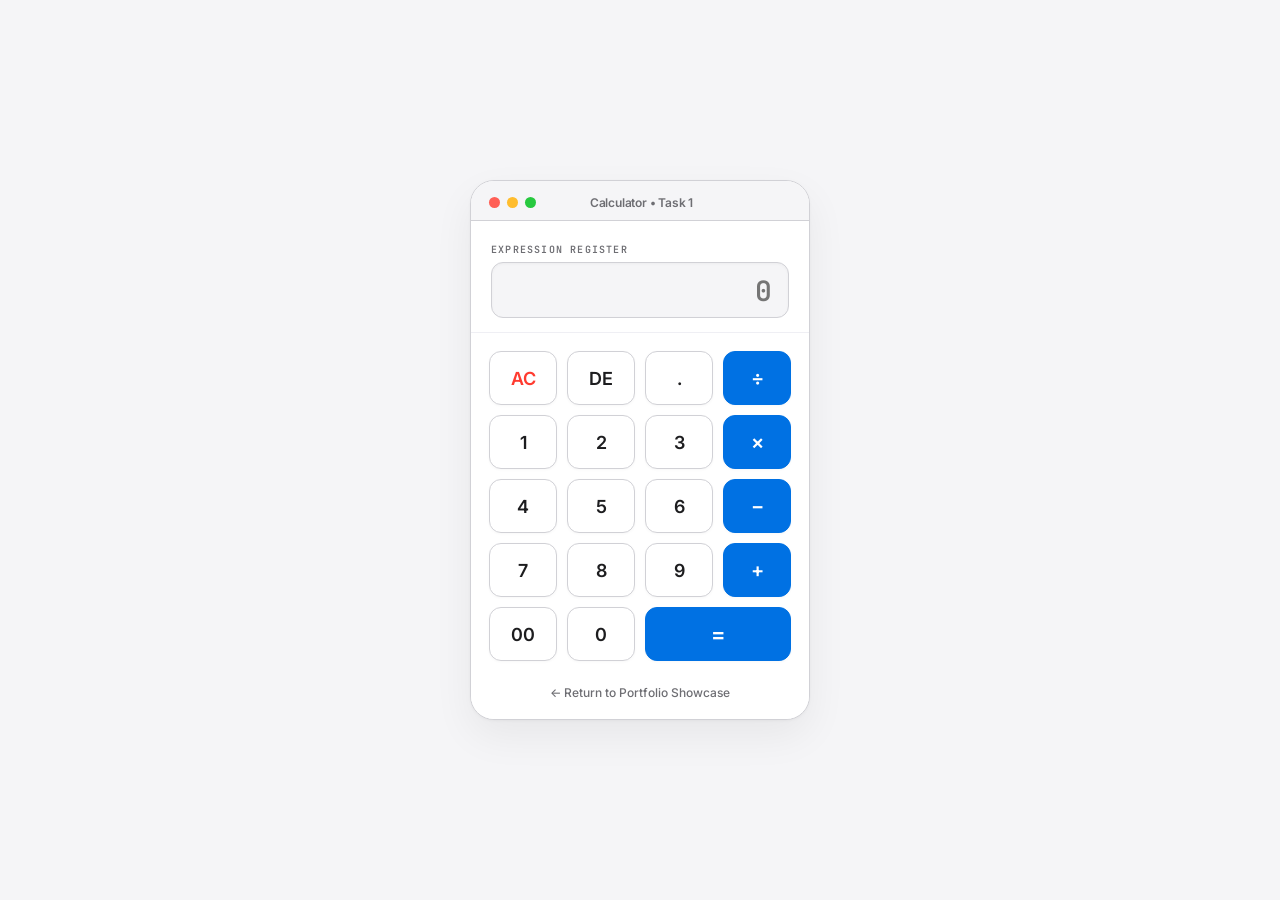
==== task1-calculator/index.html @ 28b9ecd6 "feat: complete Vanshika Singh web development internship showcase" ====
<!DOCTYPE html>
<html lang="en">
<head>
  <meta charset="UTF-8">
  <meta name="viewport" content="width=device-width, initial-scale=1.0">
  <title>Calculator — Pristine Light Edition</title>
  <link rel="preconnect" href="https://fonts.googleapis.com">
  <link rel="preconnect" href="https://fonts.gstatic.com" crossorigin>
  <link href="https://fonts.googleapis.com/css2?family=Inter:wght@400;500;600;700&family=JetBrains+Mono:wght@500;600&display=swap" rel="stylesheet">
  <link rel="stylesheet" href="style.css">
</head>
<body>
  <div class="calc-window">
    <!-- Window Bar -->
    <div class="window-topbar">
      <div class="window-dots">
        <span class="dot close"></span>
        <span class="dot min"></span>
        <span class="dot zoom"></span>
      </div>
      <div class="window-title">Calculator &bull; Task 1</div>
      <div class="spacer"></div>
    </div>

    <!-- Screen Display -->
    <div class="display-box">
      <div class="display-label">EXPRESSION REGISTER</div>
      <input type="text" id="display" readonly placeholder="0" aria-label="Calculator display">
    </div>

    <!-- Keypad Grid -->
    <div class="keypad">
      <button type="button" class="btn btn-action text-error" data-action="clear">AC</button>
      <button type="button" class="btn btn-action" data-action="delete">DE</button>
      <button type="button" class="btn btn-action" data-val=".">.</button>
      <button type="button" class="btn btn-op" data-val="/">÷</button>

      <button type="button" class="btn btn-num" data-val="1">1</button>
      <button type="button" class="btn btn-num" data-val="2">2</button>
      <button type="button" class="btn btn-num" data-val="3">3</button>
      <button type="button" class="btn btn-op" data-val="*">×</button>

      <button type="button" class="btn btn-num" data-val="4">4</button>
      <button type="button" class="btn btn-num" data-val="5">5</button>
      <button type="button" class="btn btn-num" data-val="6">6</button>
      <button type="button" class="btn btn-op" data-val="-">−</button>

      <button type="button" class="btn btn-num" data-val="7">7</button>
      <button type="button" class="btn btn-num" data-val="8">8</button>
      <button type="button" class="btn btn-num" data-val="9">9</button>
      <button type="button" class="btn btn-op" data-val="+">+</button>

      <button type="button" class="btn btn-num" data-val="00">00</button>
      <button type="button" class="btn btn-num" data-val="0">0</button>
      <button type="button" class="btn btn-equal" data-action="calculate">=</button>
    </div>

    <div class="window-footer">
      <a href="../index.html" class="nav-back">&larr; Return to Portfolio Showcase</a>
    </div>
  </div>

  <script src="script.js"></script>
</body>
</html>
---- task1-calculator/style.css ----
/* Pristine Apple-Inspired Light — Calculator Style */
:root {
  --surface: #f5f5f7;
  --surface-container-lowest: #ffffff;
  --surface-container: #efeff4;
  --surface-container-high: #e5e5ea;
  --on-surface: #1d1d1f;
  --on-surface-variant: #6e6e73;
  --outline-variant: #d1d1d6;
  --primary: #0071e3;
  --primary-hover: #0077ed;
  --error: #ff3b30;
  --success: #34c759;
}

* {
  box-sizing: border-box;
  margin: 0;
  padding: 0;
  font-family: "Inter", -apple-system, BlinkMacSystemFont, "SF Pro Display", sans-serif;
  -webkit-font-smoothing: antialiased;
}

body {
  min-height: 100vh;
  display: flex;
  justify-content: center;
  align-items: center;
  background-color: var(--surface);
  color: var(--on-surface);
  padding: 24px;
}

.calc-window {
  background: var(--surface-container-lowest);
  border: 1px solid var(--outline-variant);
  border-radius: 24px;
  width: 100%;
  max-width: 340px;
  box-shadow: 0 16px 40px rgba(0, 0, 0, 0.06), 0 1px 3px rgba(0, 0, 0, 0.04);
  overflow: hidden;
  display: flex;
  flex-direction: column;
}

/* Window Chrome */
.window-topbar {
  display: flex;
  align-items: center;
  justify-content: space-between;
  padding: 14px 18px 10px;
  background: var(--surface);
  border-bottom: 1px solid var(--outline-variant);
}

.window-dots {
  display: flex;
  gap: 7px;
}

.dot {
  width: 11px;
  height: 11px;
  border-radius: 50%;
  display: inline-block;
}

.dot.close { background: #ff5f56; }
.dot.min { background: #ffbd2e; }
.dot.zoom { background: #27c93f; }

.window-title {
  font-size: 12px;
  font-weight: 600;
  color: var(--on-surface-variant);
  letter-spacing: -0.2px;
}

.spacer { width: 44px; }

/* Display Box */
.display-box {
  padding: 22px 20px 14px;
  background: var(--surface-container-lowest);
  border-bottom: 1px solid var(--surface-container);
}

.display-label {
  font-family: "JetBrains Mono", monospace;
  font-size: 10px;
  font-weight: 600;
  letter-spacing: 0.12em;
  color: var(--on-surface-variant);
  margin-bottom: 6px;
}

#display {
  width: 100%;
  height: 56px;
  background: var(--surface);
  border: 1px solid var(--outline-variant);
  border-radius: 12px;
  padding: 0 16px;
  font-family: "JetBrains Mono", monospace;
  font-size: 28px;
  font-weight: 600;
  color: var(--on-surface);
  text-align: right;
  outline: none;
  box-shadow: inset 0 1px 3px rgba(0, 0, 0, 0.04);
}

/* Keypad Grid */
.keypad {
  display: grid;
  grid-template-columns: repeat(4, 1fr);
  gap: 10px;
  padding: 18px 18px 20px;
  background: var(--surface-container-lowest);
}

.btn {
  height: 54px;
  border: 1px solid var(--outline-variant);
  border-radius: 12px;
  font-size: 18px;
  font-weight: 600;
  cursor: pointer;
  transition: all 0.15s cubic-bezier(0.16, 1, 0.3, 1);
  display: flex;
  align-items: center;
  justify-content: center;
  user-select: none;
  background: var(--surface-container-lowest);
  color: var(--on-surface);
  box-shadow: 0 1px 3px rgba(0, 0, 0, 0.03);
}

.btn:hover {
  background: var(--surface-container);
  transform: translateY(-1px);
}

.btn:active {
  transform: scale(0.96);
}

.text-error {
  color: var(--error);
}

.btn-op {
  background: var(--primary);
  border-color: var(--primary);
  color: #ffffff;
  font-size: 20px;
}

.btn-op:hover {
  background: var(--primary-hover);
  color: #ffffff;
}

.btn-equal {
  grid-column: span 2;
  background: var(--primary);
  border-color: var(--primary);
  color: #ffffff;
  font-size: 22px;
  border-radius: 12px;
}

.btn-equal:hover {
  background: var(--primary-hover);
  color: #ffffff;
}

.window-footer {
  padding: 0 18px 18px;
  text-align: center;
  background: var(--surface-container-lowest);
}

.nav-back {
  font-size: 12px;
  font-weight: 500;
  color: var(--on-surface-variant);
  text-decoration: none;
  transition: color 0.15s;
}

.nav-back:hover {
  color: var(--primary);
}
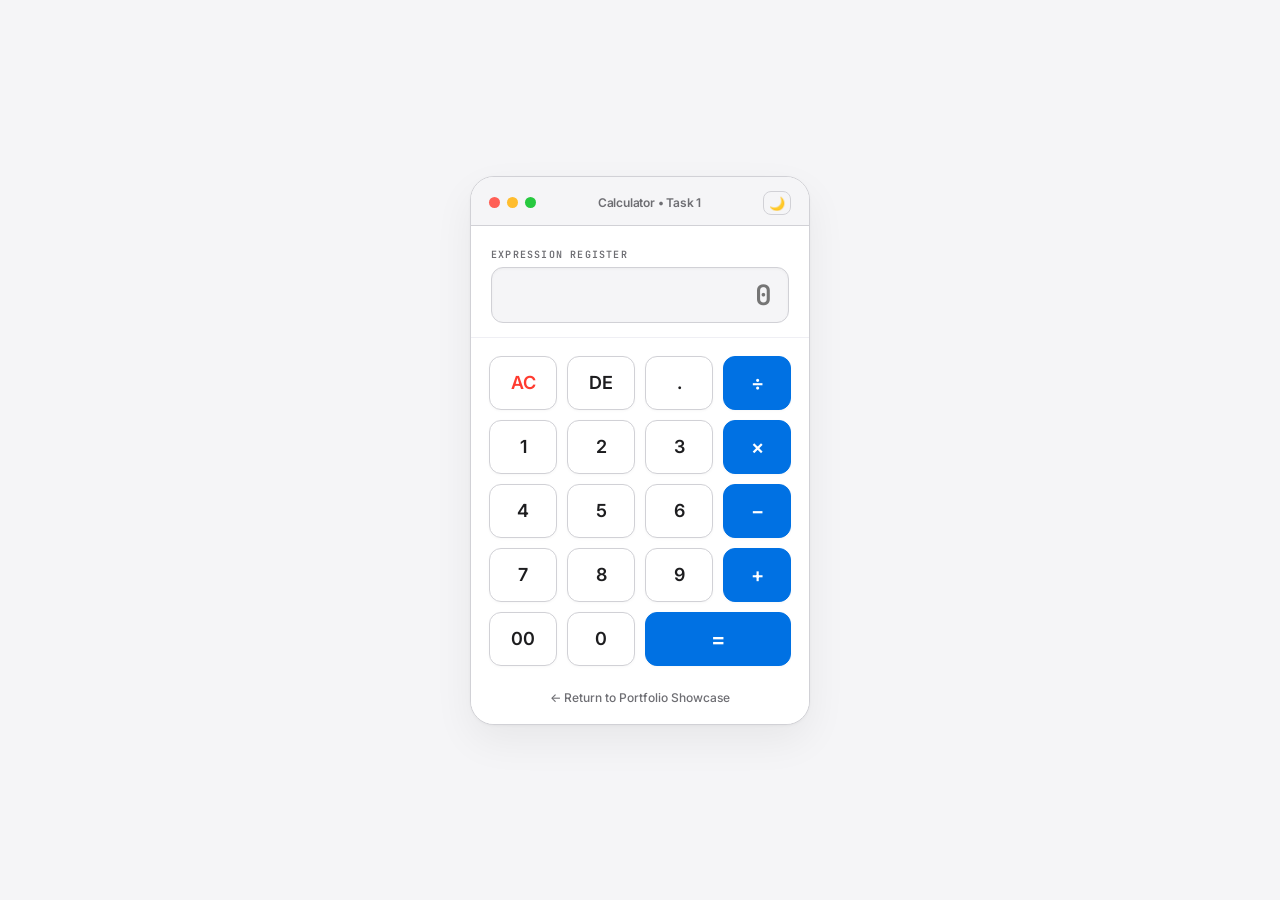
==== commit 7ab82481: "feat(theme): synchronize dark/light theme seamlessly across all 4 applications and master portal" ====
--- a/task1-calculator/index.html
+++ b/task1-calculator/index.html
@@ -7,6 +7,12 @@
   <link rel="preconnect" href="https://fonts.googleapis.com">
   <link rel="preconnect" href="https://fonts.gstatic.com" crossorigin>
   <link href="https://fonts.googleapis.com/css2?family=Inter:wght@400;500;600;700&family=JetBrains+Mono:wght@500;600&display=swap" rel="stylesheet">
+  <script>
+    (function() {
+      const t = localStorage.getItem("vanshika_portal_theme") || "light";
+      if (t === "dark") document.documentElement.classList.add("dark");
+    })();
+  </script>
   <link rel="stylesheet" href="style.css">
 </head>
 <body>
@@ -19,7 +25,7 @@
         <span class="dot zoom"></span>
       </div>
       <div class="window-title">Calculator &bull; Task 1</div>
-      <div class="spacer"></div>
+      <button type="button" id="themeToggleBtn" class="theme-toggle" title="Toggle Light / Dark mode" aria-label="Toggle theme">🌙</button>
     </div>
 
     <!-- Screen Display -->
--- a/task1-calculator/style.css
+++ b/task1-calculator/style.css
@@ -1,4 +1,4 @@
-/* Pristine Apple-Inspired Light — Calculator Style */
+/* Pristine Apple-Inspired Light & Dark — Calculator Style */
 :root {
   --surface: #f5f5f7;
   --surface-container-lowest: #ffffff;
@@ -13,6 +13,24 @@
   --success: #34c759;
 }
 
+html.dark {
+  --surface: #0a0a0c;
+  --surface-container-lowest: #16161a;
+  --surface-container: #202026;
+  --surface-container-high: #2a2a32;
+  --on-surface: #f5f5f7;
+  --on-surface-variant: #98989f;
+  --outline-variant: #2c2c34;
+  --primary: #2997ff;
+  --primary-hover: #0077ed;
+  --error: #ff453a;
+  --success: #32d74b;
+}
+
+html.dark .calc-window {
+  box-shadow: 0 20px 48px rgba(0, 0, 0, 0.6), 0 0 0 1px rgba(255, 255, 255, 0.08);
+}
+
 * {
   box-sizing: border-box;
   margin: 0;
@@ -78,6 +96,25 @@
 
 .spacer { width: 44px; }
 
+.theme-toggle {
+  background: none;
+  border: 1px solid var(--outline-variant);
+  border-radius: 8px;
+  width: 28px;
+  height: 24px;
+  display: flex;
+  align-items: center;
+  justify-content: center;
+  font-size: 13px;
+  cursor: pointer;
+  color: var(--on-surface-variant);
+  transition: all 0.15s ease;
+}
+
+.theme-toggle:hover {
+  background: var(--surface-container-high);
+}
+
 /* Display Box */
 .display-box {
   padding: 22px 20px 14px;
